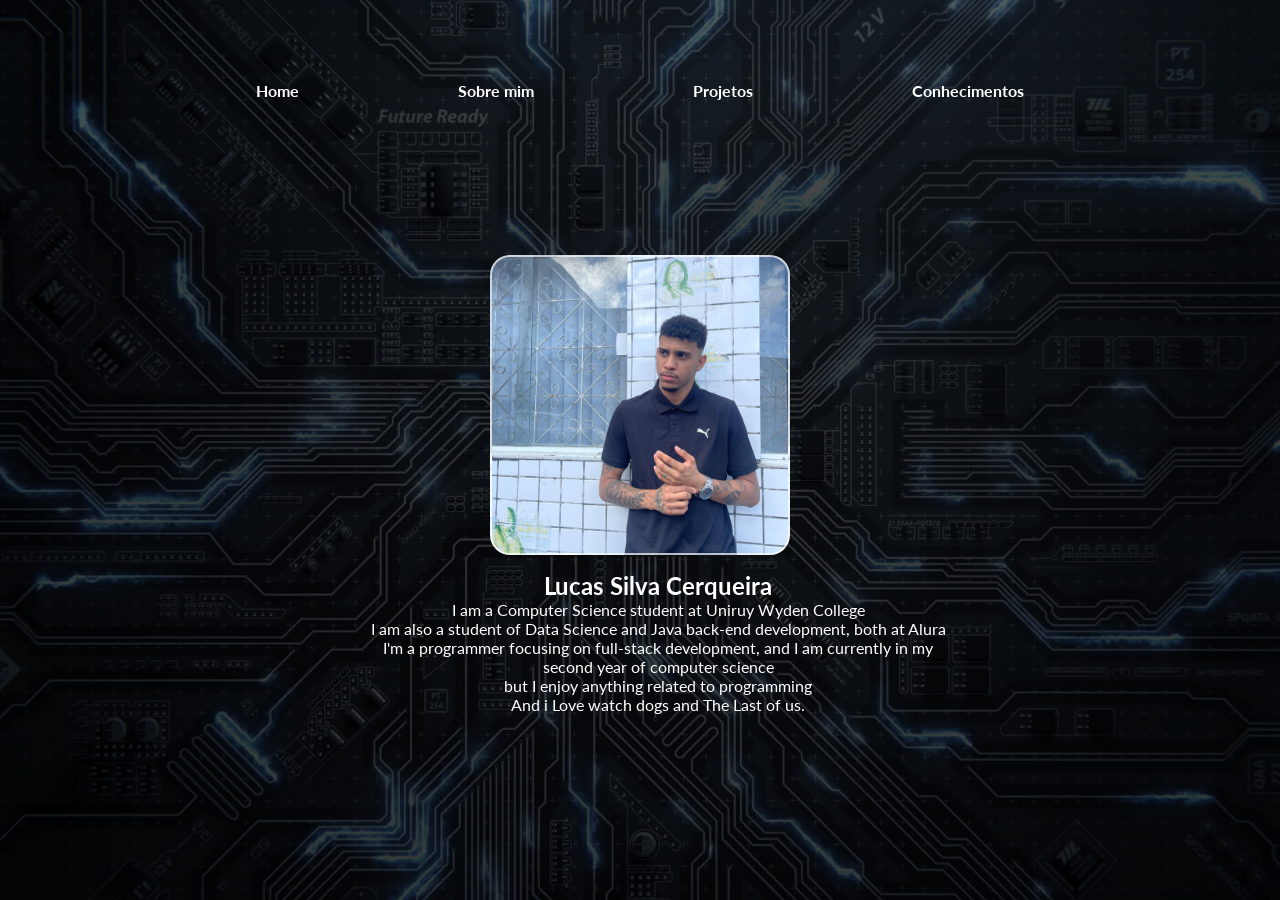
==== index.html @ 9240612f "Alterando nome" ====
<!DOCTYPE html>
<html lang="pt-br">
<head>
    <meta charset="UTF-8">
    <meta name="viewport" content="width=device-width, initial-scale=1.0">
    <title>Retr0</title>
    <link rel="stylesheet" href="./css/main.css">
    <link rel="stylesheet" href="./css/eu.css">
    <link rel="icon" href="./css/Logo.png">
    
</head>
<body>

    <nav class="menu">
        <a id= "Home" class ="sessao-link">Home</a>
        <a href="Sobre-mim.html" class="sessao-link" >Sobre mim</a>
        <a href="Projetos.html" class="sessao-link">Projetos</a>
        <a href="conhecimentos.html" class="sessao-link">Conhecimentos</a>
    </nav>
  

    <section class="apresentacao">
       
        <div class="Principal">
            <h1>Lucas Silva Cerqueira</h1>
            <p>I am a Computer Science student at Uniruy Wyden College</p>
            <p>I am also a student of Data Science and Java back-end development, both at Alura</p>
            <p>I'm a programmer focusing on full-stack development, and I am currently in my second year of computer science</p>
            <p>but I enjoy anything related to programming</p>
            <p>And i Love watch dogs and The Last of us.</p>
        </div>
    </section>

    <div class="eu"></div>
    <script src="home.js"></script>
</body>
</html>
---- css/main.css ----
@import url('https://fonts.googleapis.com/css2?family=Lato:ital,wght@0,100;0,300;0,400;0,700;0,900;1,100;1,300;1,400;1,700;1,900&display=swap');


:root{
    --padrao-textual:rgb(255,255,255);
    --padrao-fundo:rgb(0,0,0);
}

* {
    margin: 0;
    padding: 0;
    box-sizing: border-box;
    font-family: "Lato", sans-serif;
    
}
html, body {
    height: 100vh;
    overflow: hidden;
   background-color: var(--padrao-fundo);
    position:relative;
   
}
body{
    background-image: url("fundo.png");
    background-size: cover;
     background-repeat: no-repeat;
     background-position: center;
     background-attachment: fixed; 
     background-color: var(--padrao-fundo);
     position:relative;
     
 
}
.menu{
  position: fixed;
    height: 180%;
    display: flex;  
    align-items: center;
    justify-content: space-between;
    text-align: center;
    padding: 20%;
    bottom:0%;
    left: 0;       
    right: 0;  
    gap:2rem;
   color: var(--padrao-textual);
 background: linear-gradient(180deg, 
        rgba(0,0,0,0.3) 0%,      
        rgba(0,0,0,0.75) 60%,    
        rgba(0,0,0,0.95) 500%); 
        pointer-events: auto;
   z-index: 9;

}
.sessao-link{
    text-decoration: none !important;
    color:var(--padrao-textual);
     font-family: "Lato",sans-serif; 
    font-weight: 700;
    font-style: normal;
}

.Principal{
    height: 100vh;
    position: relative;
    display:flex;
    align-items: center;
   padding-top: 30%;
   left: 28%;
   flex-direction: column;
    text-align: center;
    justify-content: center;
    font-size: 100%;
    max-width: 600px;
    color: var(--padrao-textual);
    pointer-events: none;
    z-index: 10;
    
}
---- css/eu.css ----
.eu{
  position: fixed;           
    top: 45%;                  
    left: 50%;           
  transform: translate(-50%, -50%);
    width: 300px;              
    height: 300px;
    background-image: url(eu.jpg);
    background-size: cover;
    background-position: center;
    border-radius: 20px;
    border: 2px solid rgba(255,255,255,0.7);
    z-index: 11;              
}
.eu:hover {
    transform: translate(-50%, -50%) scale(1.05);
    box-shadow: 0 5px 50px rgba(255,255,255,0.3);
}
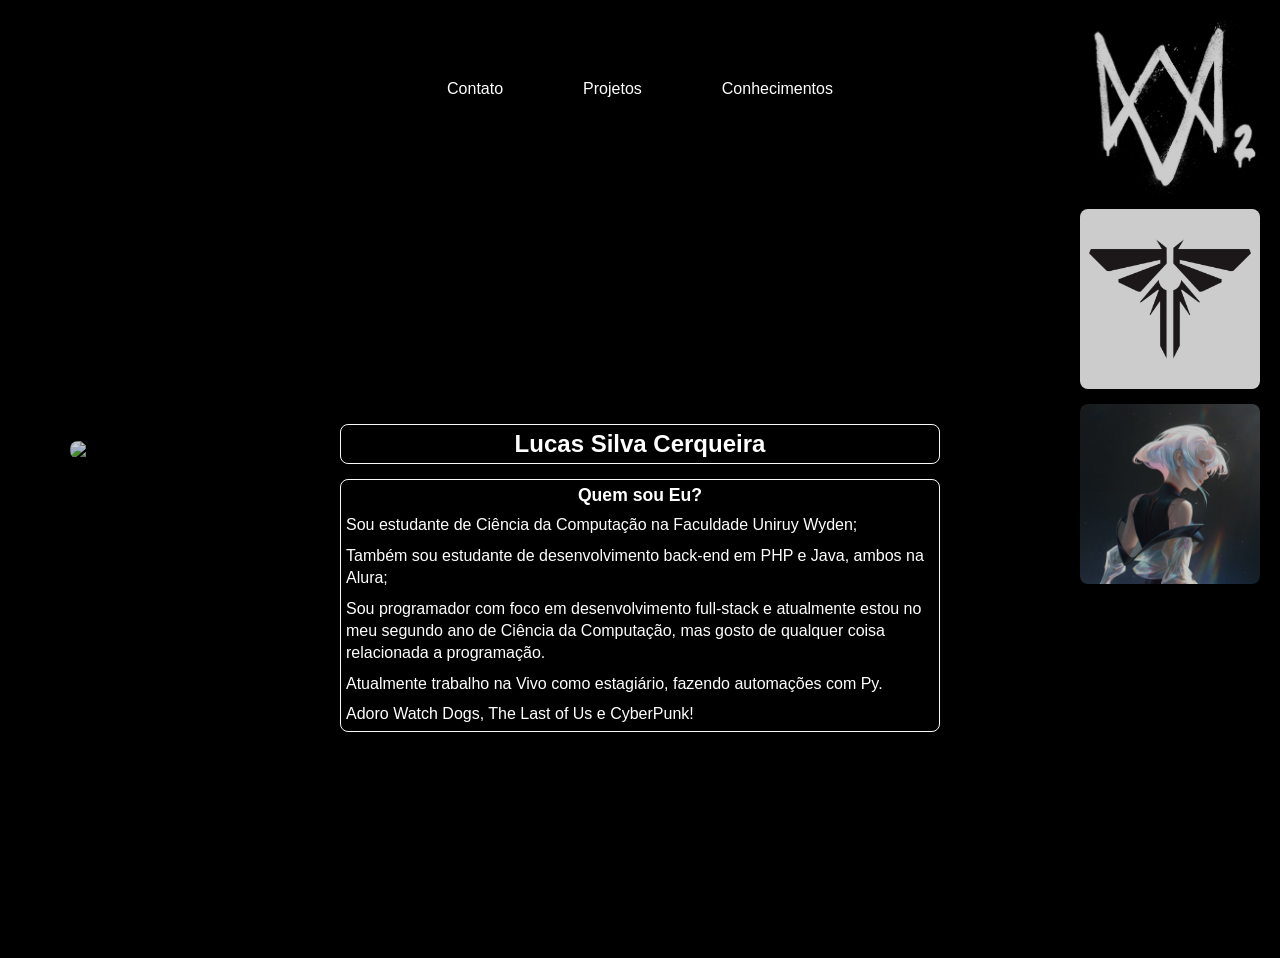
==== commit 1c954a16: "First commit" ====
--- a/index.html
+++ b/index.html
@@ -1,37 +1,72 @@
 <!DOCTYPE html>
+
 <html lang="pt-br">
+
 <head>
+
     <meta charset="UTF-8">
+
     <meta name="viewport" content="width=device-width, initial-scale=1.0">
+
     <title>Retr0</title>
-    <link rel="stylesheet" href="./css/main.css">
-    <link rel="stylesheet" href="./css/eu.css">
-    <link rel="icon" href="./css/Logo.png">
-    
+
+    <link rel="stylesheet" href="./Css/index.css">
 </head>
+
 <body>
+<div class="container-imagem-propria">
+  <img src="css/eu.png" alt="eu" class="imagem-minha">
+</div>
 
-    <nav class="menu">
-        <a id= "Home" class ="sessao-link">Home</a>
-        <a href="Sobre-mim.html" class="sessao-link" >Sobre mim</a>
+    <canvas id="matrix"></canvas>
+<div class="container-imagens-laterais">
+
+  <img src="Css/Watch-Dogs2.jpg" alt="The Last of Us" class="imagem-lateral">
+
+
+  <img src="Css/The-Last-of-Us.png" alt="Espaço para imagem 2" class="imagem-lateral">
+
+ 
+  <img src="Css/Lucy.jpg" alt="Espaço para imagem 3" class="imagem-lateral">
+</div>
+    <nav class="Opcoes">
+    <div class="dropdown-contato">
+        <a id="Contato" href="javascript:void(0)" class="sessao-link">Contato</a>
+        <div id="menuContato" class="menu-escondido">
+            <a href="https://mail.google.com/mail/?view=cm&fs=1&to=lucassilvacerqueira29@gmail.com" target="_blank">Gmail</a>
+            <a href="https://www.linkedin.com/in/lucas-silva-cerqueira-0b6b55268" target="_blank">LinkedIn</a>
+        </div>
+    </div>
         <a href="Projetos.html" class="sessao-link">Projetos</a>
-        <a href="conhecimentos.html" class="sessao-link">Conhecimentos</a>
+
+        <a href="Conhecimentos.html" class="sessao-link">Conhecimentos</a>
+
     </nav>
-  
 
-    <section class="apresentacao">
-       
-        <div class="Principal">
-            <h1>Lucas Silva Cerqueira</h1>
-            <p>I am a Computer Science student at Uniruy Wyden College</p>
-            <p>I am also a student of Data Science and Java back-end development, both at Alura</p>
-            <p>I'm a programmer focusing on full-stack development, and I am currently in my second year of computer science</p>
-            <p>but I enjoy anything related to programming</p>
-            <p>And i Love watch dogs and The Last of us.</p>
-        </div>
+ 
+
+    <section class="descricao">
+    <div class="card-descricao card-nome">
+    <h2>Lucas Silva Cerqueira</h2>
+    </div>
+     <div class="card-descricao">
+
+     <h3>Quem sou Eu?</h3>
+
+     <p>Sou estudante de Ciência da Computação na Faculdade Uniruy Wyden;</p>
+      <p>Também sou estudante de desenvolvimento back-end em PHP e Java, ambos na Alura;</p>
+      <p>Sou programador com foco em desenvolvimento full-stack e atualmente estou no meu segundo ano de Ciência da Computação, mas gosto de qualquer coisa relacionada a programação.</p>
+      <p>Atualmente trabalho na Vivo como estagiário, fazendo automações com Py.</p>
+      <p>Adoro Watch Dogs, The Last of Us e CyberPunk!</p>
+
+     </div>
+
     </section>
 
-    <div class="eu"></div>
-    <script src="home.js"></script>
+ 
+
+<script src="Js\scriptmatrix.js"></script>
+<script src="Js\scriptindex.js"></script>
 </body>
+
 </html>
--- a/Css/index.css
+++ b/Css/index.css
@@ -0,0 +1,271 @@
+* {
+
+   margin: 0;
+
+   padding: 0;
+
+  
+
+    box-sizing: border-box;
+
+   
+
+   
+
+}
+
+html, body {
+
+   background-color: black;
+
+   font-family: "Lato", sans-serif;
+
+   height: 100vh;
+  overflow: hidden;
+}
+
+#matrix{
+
+position: fixed;
+
+top: 0;
+
+left: 0;
+
+width: 100%;
+
+height: 100%;
+
+inset: 0;
+
+z-index: 0;
+
+pointer-events: none;
+
+}
+
+.Opcoes,
+
+.descricao,
+
+.card-descricao{
+
+position: relative;
+
+z-index: 1;
+
+}
+
+.Opcoes{
+
+   display:flex;
+
+    flex-direction:row;
+
+    justify-content: center;
+
+    align-items: center;
+
+    gap: 50px;
+
+    margin: 50px auto;
+
+    width: fit-content;
+
+    padding: 20px;
+
+    border-radius: 10px;
+
+   }
+
+.sessao-link{
+
+display: inline-block;
+
+text-decoration: none;
+
+position: static;
+
+color: white;
+
+padding: 10px 15px;
+
+}
+
+.sessao-link:hover{
+
+ opacity: 1;
+  transform: scale(1.05);
+
+}
+
+.descricao{
+
+   display: flex;
+
+   justify-content: center;
+
+   align-items: center;
+
+    gap: 15px;
+
+    width: 100%;
+
+    min-height: 100px;
+
+    height: calc(100vh - 120px);
+
+    
+   flex-direction: column; 
+}
+
+ 
+
+.card-descricao{
+
+   background-color: #000000;
+
+    border: 1px solid #f8faf5;
+
+    width:600px;
+
+    justify-content: flex-start;
+
+    align-items: center;
+
+    min-height: 200px;
+
+    border-radius: 8px;
+
+    top: 10px;
+
+    padding: 5px;
+
+    display: flex;
+
+    flex-direction: column;
+
+    gap: 8px;
+
+    color: white;
+
+}
+
+.card-descricao:hover{
+
+    opacity: 1;
+  transform: scale(1.05);
+ transition: opacity 0.3s ease, transform 0.3s ease; 
+}
+
+.card-descricao h3 {
+
+    font-size: 1.1rem;
+
+}
+
+.card-descricao p {
+    font-size: 1rem;
+    line-height: 1.4;
+    text-align: left; 
+    margin: 0;
+    width: 100%;
+}
+.card-nome {
+    min-height: auto;
+    text-align: center;
+}
+
+.card-nome h2 {
+    font-size: 1.5rem;
+    margin: 0;
+}
+.container-imagens-laterais {
+  position: absolute;
+  top: 20px;
+  right: 20px; 
+  display: flex;
+  flex-direction: column;
+  gap: 15px; 
+  z-index: 10; 
+}
+
+
+.imagem-lateral {
+  width: 180px; 
+  height: auto; 
+  border-radius: 8px;
+  opacity: 0.8;
+  transition: opacity 0.3s ease, transform 0.3s ease; 
+}
+
+.imagem-lateral:hover {
+  opacity: 1;
+  transform: scale(1.05);
+}
+
+
+.container-imagem-propria {
+position: absolute;
+  top: 50%;
+  left: 70px; 
+  transform: translateY(-50%);
+  display: flex;
+  flex-direction: column;
+  gap: 15px; 
+  z-index: 10;
+}
+
+.imagem-minha {
+  width: 180px; 
+  height: auto; 
+  border-radius: 8px;
+  opacity: 0.8;
+  transition: opacity 0.3s ease, transform 0.3s ease; 
+}
+
+.imagem-minha:hover {
+  opacity: 1;
+  transform: scale(1.05);
+}
+.dropdown-contato {
+    position: relative;
+    display: flex;
+    justify-content: center;
+    align-items: center;
+}
+
+/* Garanta que o menu escondido fique posicionado logo abaixo e acima dos outros elementos */
+.menu-escondido {
+    display: none;
+    position: absolute;
+    top: 100%;
+    left: 50%;
+    transform: translateX(-50%); 
+    background-color: #000;
+    border: 1px solid #28a745;
+    border-radius: 6px;
+    padding: 5px 0;
+    z-index: 100;
+    min-width: 130px;
+    box-shadow: 0 4px 10px rgba(0, 0, 0, 0.5);
+}
+
+.menu-escondido.ativo {
+    display: flex;
+    flex-direction: column;
+}
+
+.menu-escondido a {
+    color: #fff;
+    padding: 10px 15px;
+    text-decoration: none;
+    font-size: 0.9rem;
+    text-align: center;
+    transition: background 0.2s ease, color 0.2s ease;
+}
+
+.menu-escondido a:hover {
+    background-color: #28a745;
+    color: #000;
+}
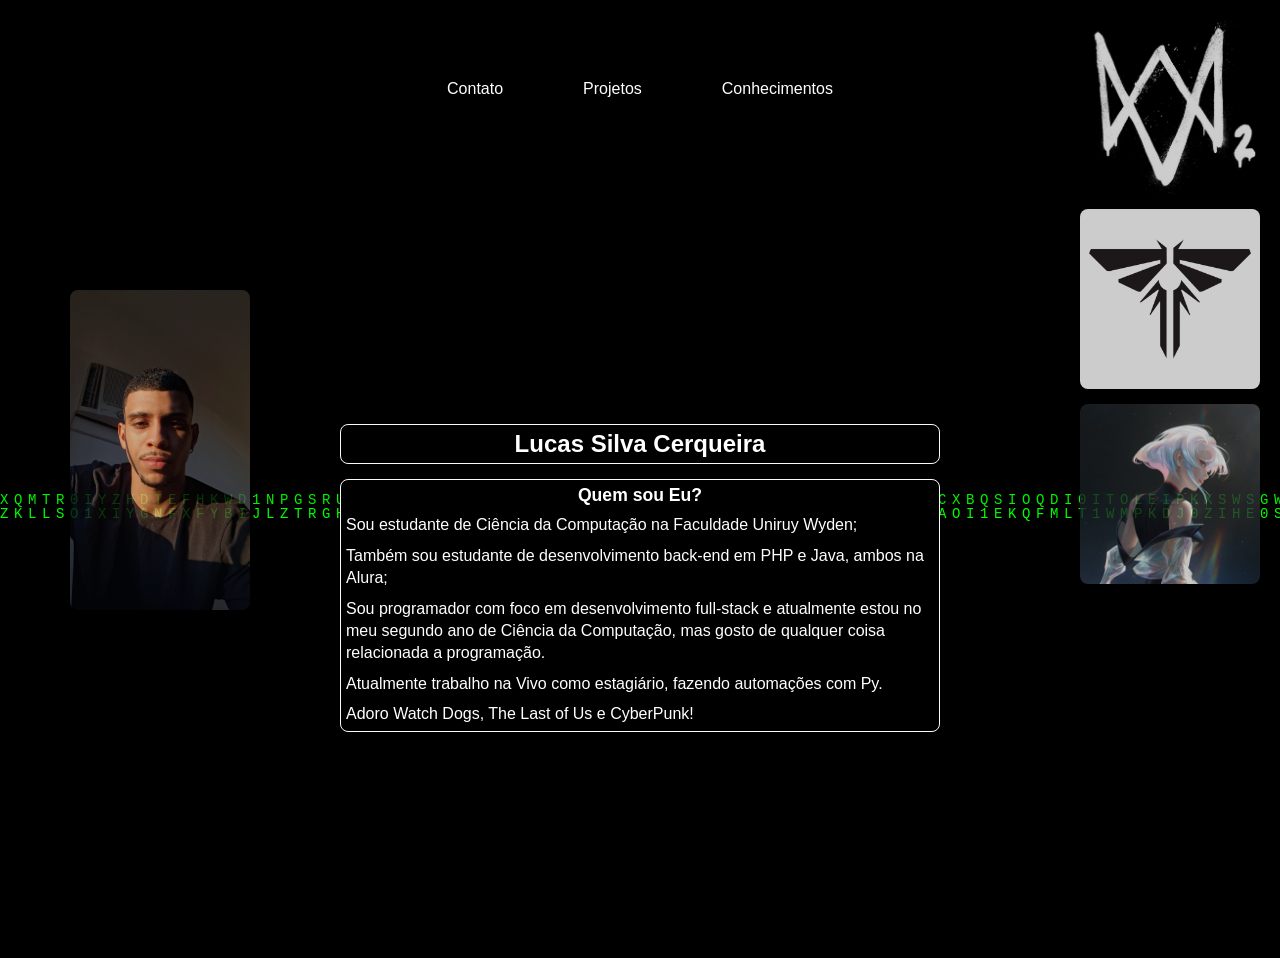
==== commit a16305b1: "consertando index" ====
--- a/index.html
+++ b/index.html
@@ -15,7 +15,7 @@
 
 <body>
 <div class="container-imagem-propria">
-  <img src="css/eu.png" alt="eu" class="imagem-minha">
+  <img src="Css/eu.png" alt="eu" class="imagem-minha">
 </div>
 
     <canvas id="matrix"></canvas>
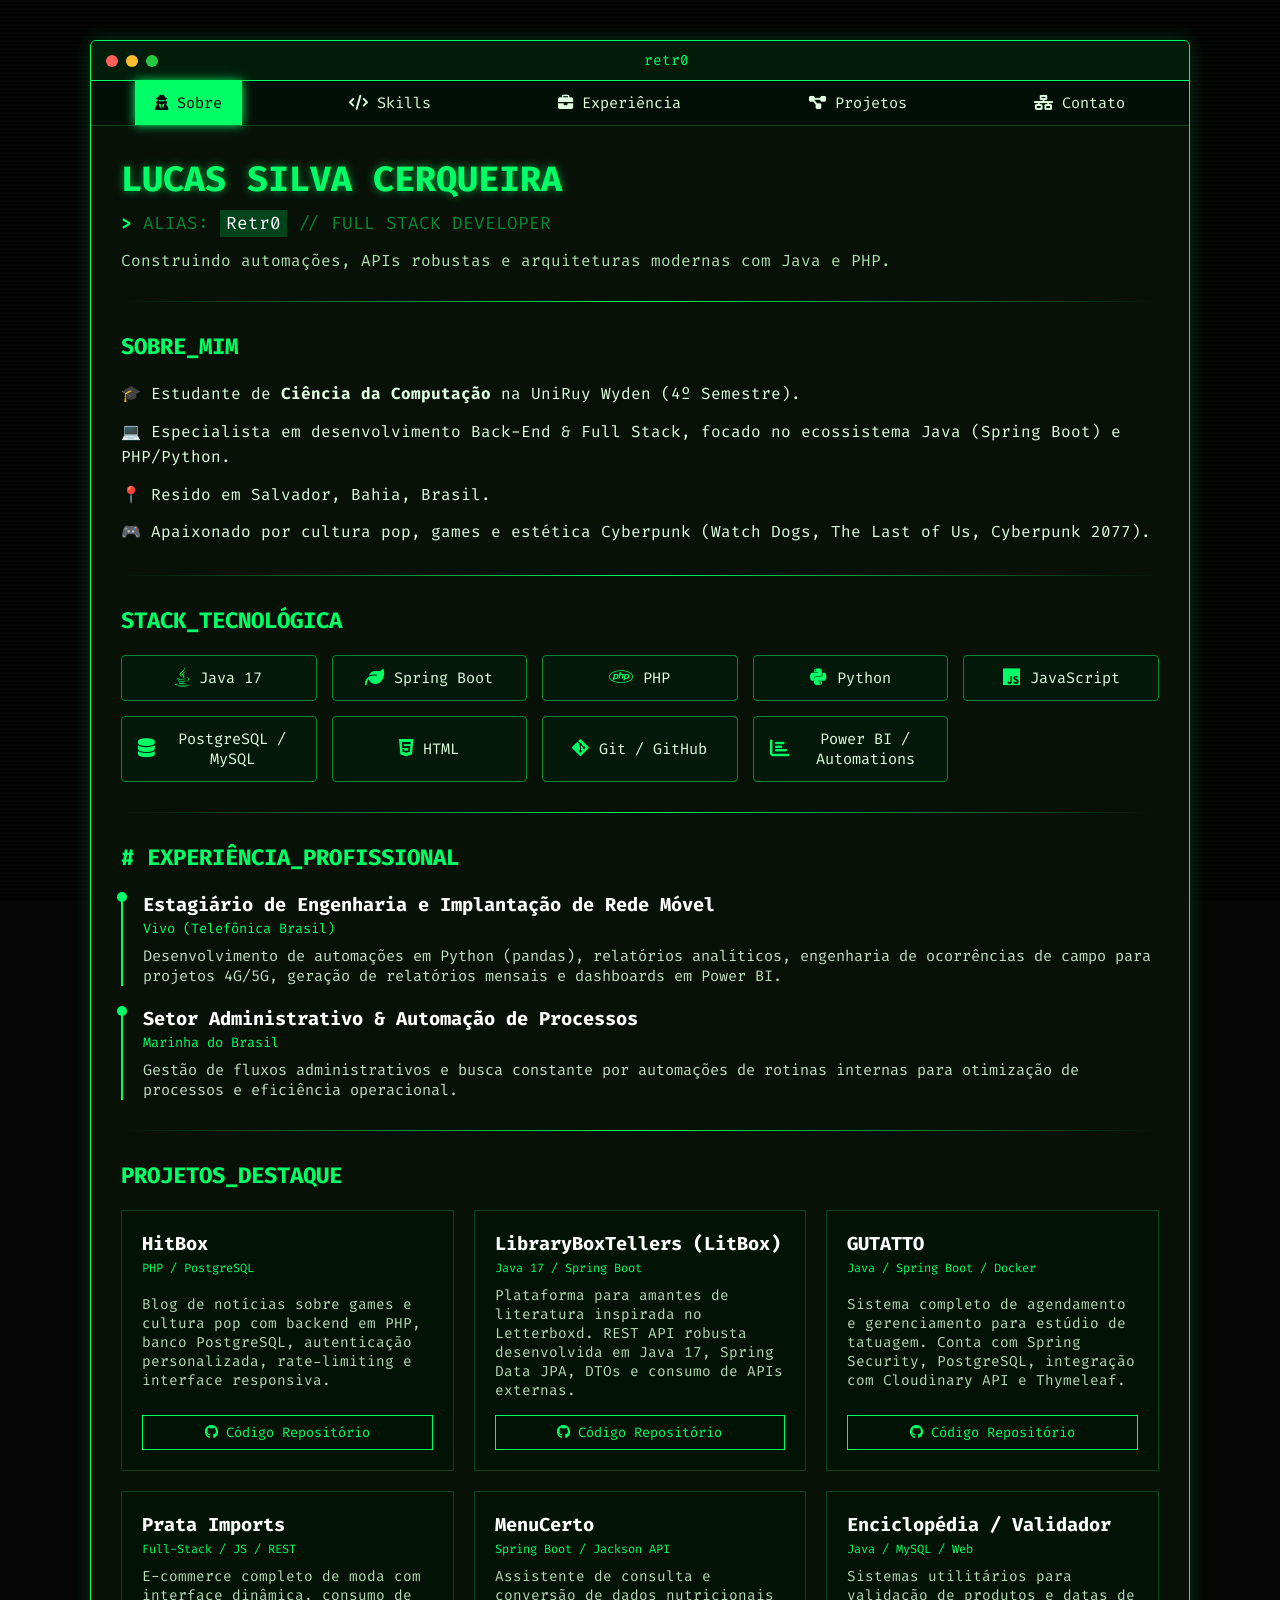
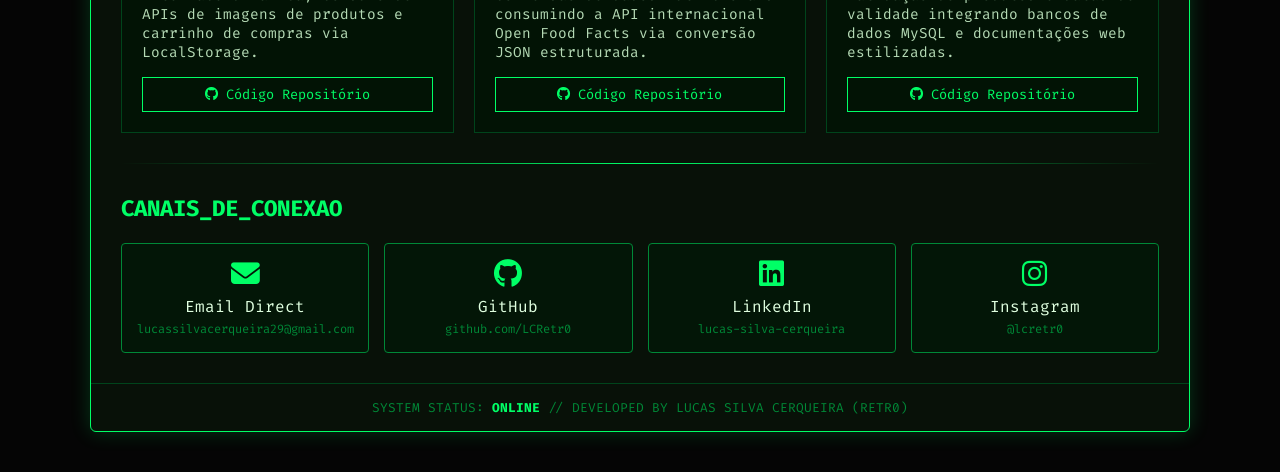
==== commit 5291fdfa: "Nova versão" ====
--- a/index.html
+++ b/index.html
@@ -1,72 +1,206 @@
 <!DOCTYPE html>
-
 <html lang="pt-br">
-
 <head>
-
     <meta charset="UTF-8">
-
     <meta name="viewport" content="width=device-width, initial-scale=1.0">
-
-    <title>Retr0</title>
-
+    <title>Lucas Silva Cerqueira // Retr0</title>
     <link rel="stylesheet" href="./Css/index.css">
+    <link rel="preconnect" href="https://fonts.googleapis.com">
+    <link rel="preconnect" href="https://fonts.gstatic.com" crossorigin>
+    <link href="https://fonts.googleapis.com/css2?family=Fira+Code:wght@300;400;500;700&family=Share+Tech+Mono&display=swap" rel="stylesheet">
+    <link rel="stylesheet" href="https://cdnjs.cloudflare.com/ajax/libs/font-awesome/6.4.0/css/all.min.css">
 </head>
-
 <body>
-<div class="container-imagem-propria">
-  <img src="Css/eu.png" alt="eu" class="imagem-minha">
-</div>
 
     <canvas id="matrix"></canvas>
-<div class="container-imagens-laterais">
-
-  <img src="Css/Watch-Dogs2.jpg" alt="The Last of Us" class="imagem-lateral">
-
-
-  <img src="Css/The-Last-of-Us.png" alt="Espaço para imagem 2" class="imagem-lateral">
-
- 
-  <img src="Css/Lucy.jpg" alt="Espaço para imagem 3" class="imagem-lateral">
-</div>
-    <nav class="Opcoes">
-    <div class="dropdown-contato">
-        <a id="Contato" href="javascript:void(0)" class="sessao-link">Contato</a>
-        <div id="menuContato" class="menu-escondido">
-            <a href="https://mail.google.com/mail/?view=cm&fs=1&to=lucassilvacerqueira29@gmail.com" target="_blank">Gmail</a>
-            <a href="https://www.linkedin.com/in/lucas-silva-cerqueira-0b6b55268" target="_blank">LinkedIn</a>
-        </div>
+
+    <div class="crt-overlay"></div>
+
+    <div class="terminal-container">
+        
+        <header class="terminal-header">
+            <div class="window-controls">
+                <span class="btn-dot close"></span>
+                <span class="btn-dot minimize"></span>
+                <span class="btn-dot maximize"></span>
+            </div>
+            <div class="terminal-title">retr0</div>
+        </header>
+
+        <nav class="cyber-nav">
+            <a href="#about" class="nav-link active"><i class="fa-solid fa-user-secret"></i> Sobre</a>
+            <a href="#skills" class="nav-link"><i class="fa-solid fa-code"></i> Skills</a>
+            <a href="#experience" class="nav-link"><i class="fa-solid fa-briefcase"></i> Experiência</a>
+            <a href="#projects" class="nav-link"><i class="fa-solid fa-diagram-project"></i> Projetos</a>
+            <a href="#contact" class="nav-link"><i class="fa-solid fa-network-wired"></i> Contato</a>
+        </nav>
+
+        <main class="terminal-body">
+            
+            <section class="hero-section">
+                <div class="glitch-wrapper">
+                    <h1 class="glitch" data-text="LUCAS SILVA CERQUEIRA">LUCAS SILVA CERQUEIRA</h1>
+                </div>
+                <div class="subtitle">
+                    <span class="prompt">&gt;</span> ALIAS: <span class="highlight">Retr0</span> //  FULL STACK DEVELOPER
+                </div>
+                <p class="tagline">Construindo automações, APIs robustas e arquiteturas modernas com Java e PHP.</p>
+            </section>
+
+            <hr class="cyber-divider">
+
+            <section id="about" class="section-block">
+                <h2 class="section-title"><span class="prompt"></span> SOBRE_MIM</h2>
+                <div class="about-grid">
+                    <div class="bio-card">
+                        <p>🎓 Estudante de <strong>Ciência da Computação</strong> na UniRuy Wyden (4º Semestre).</p>
+                        <p>💻 Especialista em desenvolvimento Back-End & Full Stack, focado no ecossistema Java (Spring Boot) e PHP/Python.</p>
+                        <p>📍 Resido em Salvador, Bahia, Brasil.</p>
+                        <p>🎮 Apaixonado por cultura pop, games e estética Cyberpunk (Watch Dogs, The Last of Us, Cyberpunk 2077).</p>
+                    </div>
+                </div>
+            </section>
+
+            <hr class="cyber-divider">
+
+   <section id="skills" class="section-block">
+    <h2 class="section-title"><span class="prompt"></span> STACK_TECNOLÓGICA</h2>
+    <div class="skills-grid">
+        <div class="skill-badge"><i class="fa-brands fa-java"></i> Java 17</div>
+        <div class="skill-badge"><i class="fa-solid fa-leaf"></i> Spring Boot</div>
+        <div class="skill-badge"><i class="fa-brands fa-php"></i> PHP</div>
+        <div class="skill-badge"><i class="fa-brands fa-python"></i> Python</div>
+        <div class="skill-badge"><i class="fa-brands fa-js"></i> JavaScript</div>
+        <div class="skill-badge"><i class="fa-solid fa-database"></i> PostgreSQL / MySQL</div>
+        <div class="skill-badge"><i class="fa-brands fa-html5"></i> HTML</div>
+        <div class="skill-badge"><i class="fa-brands fa-git-alt"></i> Git / GitHub</div>
+        <div class="skill-badge"><i class="fa-solid fa-chart-bar"></i> Power BI / Automations</div>
     </div>
-        <a href="Projetos.html" class="sessao-link">Projetos</a>
-
-        <a href="Conhecimentos.html" class="sessao-link">Conhecimentos</a>
-
-    </nav>
-
- 
-
-    <section class="descricao">
-    <div class="card-descricao card-nome">
-    <h2>Lucas Silva Cerqueira</h2>
+</section>
+
+            <hr class="cyber-divider">
+
+            <section id="experience" class="section-block">
+                <h2 class="section-title"><span class="prompt">#</span> EXPERIÊNCIA_PROFISSIONAL</h2>
+                <div class="timeline">
+                    
+                    <div class="timeline-item">
+                        <div class="timeline-header">
+                            <h3>Estagiário de Engenharia e Implantação de Rede Móvel</h3>
+                            <span class="company">Vivo (Telefônica Brasil)</span>
+                        </div>
+                        <p class="timeline-desc">Desenvolvimento de automações em Python (pandas), relatórios analíticos, engenharia de ocorrências de campo para projetos 4G/5G, geração de relatórios mensais e dashboards em Power BI.</p>
+                    </div>
+
+                    <div class="timeline-item">
+                        <div class="timeline-header">
+                            <h3>Setor Administrativo & Automação de Processos</h3>
+                            <span class="company">Marinha do Brasil</span>
+                        </div>
+                        <p class="timeline-desc">Gestão de fluxos administrativos e busca constante por automações de rotinas internas para otimização de processos e eficiência operacional.</p>
+                    </div>
+
+                </div>
+            </section>
+
+            <hr class="cyber-divider">
+
+            <section id="projects" class="section-block">
+                <h2 class="section-title"><span class="prompt"></span> PROJETOS_DESTAQUE</h2>
+                <div class="projects-grid">
+                    
+                    <div class="project-card">
+                        <div class="card-header">
+                            <h3>HitBox</h3>
+                            <span class="tech-tag">PHP / PostgreSQL</span>
+                        </div>
+                        <p>Blog de notícias sobre games e cultura pop com backend em PHP, banco PostgreSQL, autenticação personalizada, rate-limiting e interface responsiva.</p>
+                        <a href="https://github.com/LCRetr0" target="_blank" class="btn-code"><i class="fa-brands fa-github"></i> Código Repositório</a>
+                    </div>
+
+                    <div class="project-card">
+                        <div class="card-header">
+                            <h3>LibraryBoxTellers (LitBox)</h3>
+                            <span class="tech-tag">Java 17 / Spring Boot</span>
+                        </div>
+                        <p>Plataforma para amantes de literatura inspirada no Letterboxd. REST API robusta desenvolvida em Java 17, Spring Data JPA, DTOs e consumo de APIs externas.</p>
+                        <a href="https://github.com/LCRetr0/LibraryBoxTellers" target="_blank" class="btn-code"><i class="fa-brands fa-github"></i> Código Repositório</a>
+                    </div>
+
+                    <div class="project-card">
+                        <div class="card-header">
+                            <h3>GUTATTO</h3>
+                            <span class="tech-tag">Java / Spring Boot / Docker</span>
+                        </div>
+                        <p>Sistema completo de agendamento e gerenciamento para estúdio de tatuagem. Conta com Spring Security, PostgreSQL, integração com Cloudinary API e Thymeleaf.</p>
+                        <a href="https://github.com/LCRetr0/GustavoTATTOO" target="_blank" class="btn-code"><i class="fa-brands fa-github"></i> Código Repositório</a>
+                    </div>
+
+                    <div class="project-card">
+                        <div class="card-header">
+                            <h3>Prata Imports</h3>
+                            <span class="tech-tag">Full-Stack / JS / REST</span>
+                        </div>
+                        <p>E-commerce completo de moda com interface dinâmica, consumo de APIs de imagens de produtos e carrinho de compras via LocalStorage.</p>
+                        <a href="https://github.com/LCRetr0" target="_blank" class="btn-code"><i class="fa-brands fa-github"></i> Código Repositório</a>
+                    </div>
+
+                    <div class="project-card">
+                        <div class="card-header">
+                            <h3>MenuCerto</h3>
+                            <span class="tech-tag">Spring Boot / Jackson API</span>
+                        </div>
+                        <p>Assistente de consulta e conversão de dados nutricionais consumindo a API internacional Open Food Facts via conversão JSON estruturada.</p>
+                        <a href="https://github.com/LCRetr0/Menu_Certo" target="_blank" class="btn-code"><i class="fa-brands fa-github"></i> Código Repositório</a>
+                    </div>
+
+                    <div class="project-card">
+                        <div class="card-header">
+                            <h3>Enciclopédia / Validador</h3>
+                            <span class="tech-tag">Java / MySQL / Web</span>
+                        </div>
+                        <p>Sistemas utilitários para validação de produtos e datas de validade integrando bancos de dados MySQL e documentações web estilizadas.</p>
+                        <a href="https://github.com/LCRetr0" target="_blank" class="btn-code"><i class="fa-brands fa-github"></i> Código Repositório</a>
+                    </div>
+
+                </div>
+            </section>
+
+            <hr class="cyber-divider">
+
+            <section id="contact" class="section-block">
+                <h2 class="section-title"><span class="prompt"></span> CANAIS_DE_CONEXAO</h2>
+                <div class="contact-links-grid">
+                    <a href="mailto:lucassilvacerqueira29@gmail.com" class="contact-btn">
+                        <i class="fa-solid fa-envelope"></i>
+                        <span>Email Direct</span>
+                        <small>lucassilvacerqueira29@gmail.com</small>
+                    </a>
+                    <a href="https://github.com/LCRetr0" target="_blank" class="contact-btn">
+                        <i class="fa-brands fa-github"></i>
+                        <span>GitHub</span>
+                        <small>github.com/LCRetr0</small>
+                    </a>
+                    <a href="https://www.linkedin.com/in/lucas-silva-cerqueira-0b6b55268" target="_blank" class="contact-btn">
+                        <i class="fa-brands fa-linkedin"></i>
+                        <span>LinkedIn</span>
+                        <small>lucas-silva-cerqueira</small>
+                    </a>
+                    <a href="https://instagram.com/lcretr0" target="_blank" class="contact-btn">
+                        <i class="fa-brands fa-instagram"></i>
+                        <span>Instagram</span>
+                        <small>@lcretr0</small>
+                    </a>
+                </div>
+            </section>
+
+        </main>
+
+        <footer class="terminal-footer">
+            <p>SYSTEM STATUS: <span class="status-online">ONLINE</span> // DEVELOPED BY LUCAS SILVA CERQUEIRA (RETR0)</p>
+        </footer>
     </div>
-     <div class="card-descricao">
-
-     <h3>Quem sou Eu?</h3>
-
-     <p>Sou estudante de Ciência da Computação na Faculdade Uniruy Wyden;</p>
-      <p>Também sou estudante de desenvolvimento back-end em PHP e Java, ambos na Alura;</p>
-      <p>Sou programador com foco em desenvolvimento full-stack e atualmente estou no meu segundo ano de Ciência da Computação, mas gosto de qualquer coisa relacionada a programação.</p>
-      <p>Atualmente trabalho na Vivo como estagiário, fazendo automações com Py.</p>
-      <p>Adoro Watch Dogs, The Last of Us e CyberPunk!</p>
-
-     </div>
-
-    </section>
-
- 
-
-<script src="Js\scriptmatrix.js"></script>
-<script src="Js\scriptindex.js"></script>
+
+    <script src="scriptindex.js"></script>
 </body>
-
 </html>
--- a/Css/index.css
+++ b/Css/index.css
@@ -1,271 +1,369 @@
+:root {
+    --bg-color: #050505;
+    --card-bg: rgba(10, 20, 10, 0.85);
+    --border-color: #00ff66;
+    --main-green: #00ff66;
+    --dark-green: #00441b;
+    --dim-green: #008837;
+    --text-color: #e0ffe0;
+    --font-mono: 'Fira Code', 'Share Tech Mono', monospace;
+}
+
 * {
-
-   margin: 0;
-
-   padding: 0;
-
-  
-
     box-sizing: border-box;
-
-   
-
-   
-
-}
-
-html, body {
-
-   background-color: black;
-
-   font-family: "Lato", sans-serif;
-
-   height: 100vh;
-  overflow: hidden;
-}
-
-#matrix{
-
-position: fixed;
-
-top: 0;
-
-left: 0;
-
-width: 100%;
-
-height: 100%;
-
-inset: 0;
-
-z-index: 0;
-
-pointer-events: none;
-
-}
-
-.Opcoes,
-
-.descricao,
-
-.card-descricao{
-
-position: relative;
-
-z-index: 1;
-
-}
-
-.Opcoes{
-
-   display:flex;
-
-    flex-direction:row;
-
+    margin: 0;
+    padding: 0;
+}
+
+body {
+    background-color: var(--bg-color);
+    color: var(--text-color);
+    font-family: var(--font-mono);
+    overflow-x: hidden;
+    min-height: 100vh;
+}
+
+/* Background Canvas Matrix */
+#matrix {
+    position: fixed;
+    top: 0;
+    left: 0;
+    width: 100vw;
+    height: 100vh;
+    z-index: 1;
+}
+
+/* CRT Lines Effect Overlay */
+.crt-overlay {
+    position: fixed;
+    top: 0;
+    left: 0;
+    width: 100vw;
+    height: 100vh;
+    background: linear-gradient(
+        rgba(18, 16, 16, 0) 50%, 
+        rgba(0, 0, 0, 0.25) 50%
+    );
+    background-size: 100% 4px;
+    z-index: 2;
+    pointer-events: none;
+}
+
+/* Container do Terminal */
+.terminal-container {
+    position: relative;
+    z-index: 3;
+    max-width: 1100px;
+    margin: 40px auto;
+    background: var(--card-bg);
+    border: 1px solid var(--main-green);
+    box-shadow: 0 0 20px rgba(0, 255, 102, 0.2);
+    border-radius: 6px;
+    backdrop-filter: blur(4px);
+}
+
+.terminal-header {
+    background: rgba(0, 30, 10, 0.9);
+    padding: 10px 15px;
+    border-bottom: 1px solid var(--main-green);
+    display: flex;
+    align-items: center;
+    border-top-left-radius: 5px;
+    border-top-right-radius: 5px;
+}
+
+.window-controls {
+    display: flex;
+    gap: 8px;
+}
+
+.btn-dot {
+    width: 12px;
+    height: 12px;
+    border-radius: 50%;
+    display: inline-block;
+}
+.btn-dot.close { background: #ff5f56; }
+.btn-dot.minimize { background: #ffbd2e; }
+.btn-dot.maximize { background: #27c93f; }
+
+.terminal-title {
+    margin-left: auto;
+    margin-right: auto;
+    font-size: 0.9rem;
+    color: var(--main-green);
+}
+
+/* Navegação */
+.cyber-nav {
+    display: flex;
+    flex-wrap: wrap;
+    justify-content: space-around;
+    border-bottom: 1px solid var(--dark-green);
+    background: rgba(0, 15, 5, 0.8);
+}
+
+.nav-link {
+    color: var(--text-color);
+    text-decoration: none;
+    padding: 12px 20px;
+    font-size: 0.95rem;
+    transition: all 0.3s;
+}
+
+.nav-link:hover, .nav-link.active {
+    color: #000;
+    background: var(--main-green);
+    box-shadow: 0 0 10px var(--main-green);
+}
+
+.terminal-body {
+    padding: 30px;
+}
+
+/* Glitch Hero */
+.hero-section {
+    margin-bottom: 25px;
+}
+
+.glitch-wrapper {
+    position: relative;
+}
+
+.glitch {
+    font-size: 2.2rem;
+    font-weight: 700;
+    color: var(--main-green);
+    text-shadow: 0 0 8px rgba(0, 255, 102, 0.6);
+}
+
+.subtitle {
+    font-size: 1.1rem;
+    margin-top: 10px;
+    color: var(--dim-green);
+}
+
+.highlight {
+    color: #fff;
+    background: var(--dark-green);
+    padding: 2px 6px;
+}
+
+.prompt {
+    color: var(--main-green);
+    font-weight: bold;
+}
+
+.tagline {
+    margin-top: 15px;
+    color: #b0e0b0;
+}
+
+.cyber-divider {
+    border: 0;
+    height: 1px;
+    background: linear-gradient(90deg, transparent, var(--main-green), transparent);
+    margin: 30px 0;
+}
+
+/* Seções */
+.section-title {
+    color: var(--main-green);
+    font-size: 1.4rem;
+    margin-bottom: 20px;
+}
+
+.about-grid .bio-card p {
+    margin-bottom: 12px;
+    line-height: 1.6;
+}
+
+/* Skills */
+/* Grid da Stack Tecnológica */
+.skills-grid {
+    display: grid;
+    grid-template-columns: repeat(auto-fill, minmax(180px, 1fr));
+    gap: 15px;
+    margin-top: 15px;
+}
+
+/* Estilização individual dos Badges */
+.skill-badge {
+    border: 1px solid var(--dim-green, #008837);
+    background: rgba(0, 35, 10, 0.5);
+    color: var(--text-color, #e0ffe0);
+    padding: 12px 16px;
+    text-align: center;
+    border-radius: 4px;
+    font-size: 0.95rem;
+    display: flex;
+    align-items: center;
     justify-content: center;
-
+    gap: 10px;
+    transition: all 0.3s ease;
+}
+
+.skill-badge i {
+    font-size: 1.2rem;
+    color: var(--main-green, #00ff66);
+}
+
+/* Efeito Hover Hacker / Neon */
+.skill-badge:hover {
+    border-color: var(--main-green, #00ff66);
+    background: rgba(0, 50, 15, 0.8);
+    box-shadow: 0 0 12px rgba(0, 255, 102, 0.3);
+    transform: translateY(-3px);
+}
+
+/* Linha do Tempo */
+.timeline-item {
+    border-left: 2px solid var(--main-green);
+    padding-left: 20px;
+    margin-bottom: 20px;
+    position: relative;
+}
+
+.timeline-item::before {
+    content: '';
+    position: absolute;
+    left: -6px;
+    top: 0;
+    width: 10px;
+    height: 10px;
+    background: var(--main-green);
+    border-radius: 50%;
+}
+
+.timeline-header h3 {
+    color: #fff;
+}
+
+.timeline-header .company {
+    color: var(--main-green);
+    font-size: 0.85rem;
+}
+
+.timeline-desc {
+    margin-top: 8px;
+    font-size: 0.95rem;
+    color: #c0dec0;
+}
+
+/* Grid Projetos */
+.projects-grid {
+    display: grid;
+    grid-template-columns: repeat(auto-fill, minmax(300px, 1fr));
+    gap: 20px;
+}
+
+.project-card {
+    border: 1px solid var(--dark-green);
+    background: rgba(0, 20, 5, 0.7);
+    padding: 20px;
+    display: flex;
+    flex-direction: column;
+    justify-content: space-between;
+    transition: 0.3s;
+}
+
+.project-card:hover {
+    border-color: var(--main-green);
+    box-shadow: 0 0 12px rgba(0, 255, 102, 0.2);
+}
+
+.card-header h3 {
+    color: #fff;
+}
+
+.tech-tag {
+    display: inline-block;
+    font-size: 0.75rem;
+    color: var(--main-green);
+    margin-bottom: 10px;
+}
+
+.project-card p {
+    font-size: 0.9rem;
+    margin-bottom: 15px;
+    color: #b5dab5;
+}
+
+.btn-code {
+    color: var(--main-green);
+    text-decoration: none;
+    font-size: 0.85rem;
+    border: 1px solid var(--main-green);
+    padding: 8px;
+    text-align: center;
+    transition: 0.3s;
+}
+
+.btn-code:hover {
+    background: var(--main-green);
+    color: #000;
+}
+
+/* Botões de Contato */
+.contact-links-grid {
+    display: grid;
+    grid-template-columns: repeat(auto-fill, minmax(220px, 1fr));
+    gap: 15px;
+}
+
+.contact-btn {
+    border: 1px solid var(--dim-green);
+    background: rgba(0, 25, 8, 0.6);
+    padding: 15px;
+    text-decoration: none;
+    color: var(--text-color);
+    display: flex;
+    flex-direction: column;
     align-items: center;
-
-    gap: 50px;
-
-    margin: 50px auto;
-
-    width: fit-content;
-
-    padding: 20px;
-
-    border-radius: 10px;
-
-   }
-
-.sessao-link{
-
-display: inline-block;
-
-text-decoration: none;
-
-position: static;
-
-color: white;
-
-padding: 10px 15px;
-
-}
-
-.sessao-link:hover{
-
- opacity: 1;
-  transform: scale(1.05);
-
-}
-
-.descricao{
-
-   display: flex;
-
-   justify-content: center;
-
-   align-items: center;
-
-    gap: 15px;
-
-    width: 100%;
-
-    min-height: 100px;
-
-    height: calc(100vh - 120px);
-
-    
-   flex-direction: column; 
-}
-
- 
-
-.card-descricao{
-
-   background-color: #000000;
-
-    border: 1px solid #f8faf5;
-
-    width:600px;
-
-    justify-content: flex-start;
-
-    align-items: center;
-
-    min-height: 200px;
-
-    border-radius: 8px;
-
-    top: 10px;
-
-    padding: 5px;
-
-    display: flex;
-
-    flex-direction: column;
-
-    gap: 8px;
-
-    color: white;
-
-}
-
-.card-descricao:hover{
-
-    opacity: 1;
-  transform: scale(1.05);
- transition: opacity 0.3s ease, transform 0.3s ease; 
-}
-
-.card-descricao h3 {
-
-    font-size: 1.1rem;
-
-}
-
-.card-descricao p {
-    font-size: 1rem;
-    line-height: 1.4;
-    text-align: left; 
-    margin: 0;
-    width: 100%;
-}
-.card-nome {
-    min-height: auto;
+    border-radius: 4px;
+    transition: 0.3s;
+}
+
+.contact-btn i {
+    font-size: 1.8rem;
+    color: var(--main-green);
+    margin-bottom: 8px;
+}
+
+.contact-btn small {
+    font-size: 0.75rem;
+    color: var(--dim-green);
+    margin-top: 4px;
+}
+
+.contact-btn:hover {
+    border-color: var(--main-green);
+    background: rgba(0, 45, 15, 0.8);
+    box-shadow: 0 0 10px rgba(0, 255, 102, 0.3);
+}
+
+/* Rodapé */
+.terminal-footer {
+    border-top: 1px solid var(--dark-green);
+    padding: 15px;
     text-align: center;
-}
-
-.card-nome h2 {
-    font-size: 1.5rem;
-    margin: 0;
-}
-.container-imagens-laterais {
-  position: absolute;
-  top: 20px;
-  right: 20px; 
-  display: flex;
-  flex-direction: column;
-  gap: 15px; 
-  z-index: 10; 
-}
-
-
-.imagem-lateral {
-  width: 180px; 
-  height: auto; 
-  border-radius: 8px;
-  opacity: 0.8;
-  transition: opacity 0.3s ease, transform 0.3s ease; 
-}
-
-.imagem-lateral:hover {
-  opacity: 1;
-  transform: scale(1.05);
-}
-
-
-.container-imagem-propria {
-position: absolute;
-  top: 50%;
-  left: 70px; 
-  transform: translateY(-50%);
-  display: flex;
-  flex-direction: column;
-  gap: 15px; 
-  z-index: 10;
-}
-
-.imagem-minha {
-  width: 180px; 
-  height: auto; 
-  border-radius: 8px;
-  opacity: 0.8;
-  transition: opacity 0.3s ease, transform 0.3s ease; 
-}
-
-.imagem-minha:hover {
-  opacity: 1;
-  transform: scale(1.05);
-}
-.dropdown-contato {
-    position: relative;
-    display: flex;
-    justify-content: center;
-    align-items: center;
-}
-
-/* Garanta que o menu escondido fique posicionado logo abaixo e acima dos outros elementos */
-.menu-escondido {
-    display: none;
-    position: absolute;
-    top: 100%;
-    left: 50%;
-    transform: translateX(-50%); 
-    background-color: #000;
-    border: 1px solid #28a745;
-    border-radius: 6px;
-    padding: 5px 0;
-    z-index: 100;
-    min-width: 130px;
-    box-shadow: 0 4px 10px rgba(0, 0, 0, 0.5);
-}
-
-.menu-escondido.ativo {
-    display: flex;
-    flex-direction: column;
-}
-
-.menu-escondido a {
-    color: #fff;
-    padding: 10px 15px;
-    text-decoration: none;
-    font-size: 0.9rem;
-    text-align: center;
-    transition: background 0.2s ease, color 0.2s ease;
-}
-
-.menu-escondido a:hover {
-    background-color: #28a745;
-    color: #000;
+    font-size: 0.8rem;
+    color: var(--dim-green);
+}
+
+.status-online {
+    color: var(--main-green);
+    font-weight: bold;
+}
+
+@media (max-width: 768px) {
+    .terminal-container {
+        margin: 10px;
+    }
+    .glitch {
+        font-size: 1.6rem;
+    }
+    .projects-grid {
+        grid-template-columns: 1fr;
+    }
 }
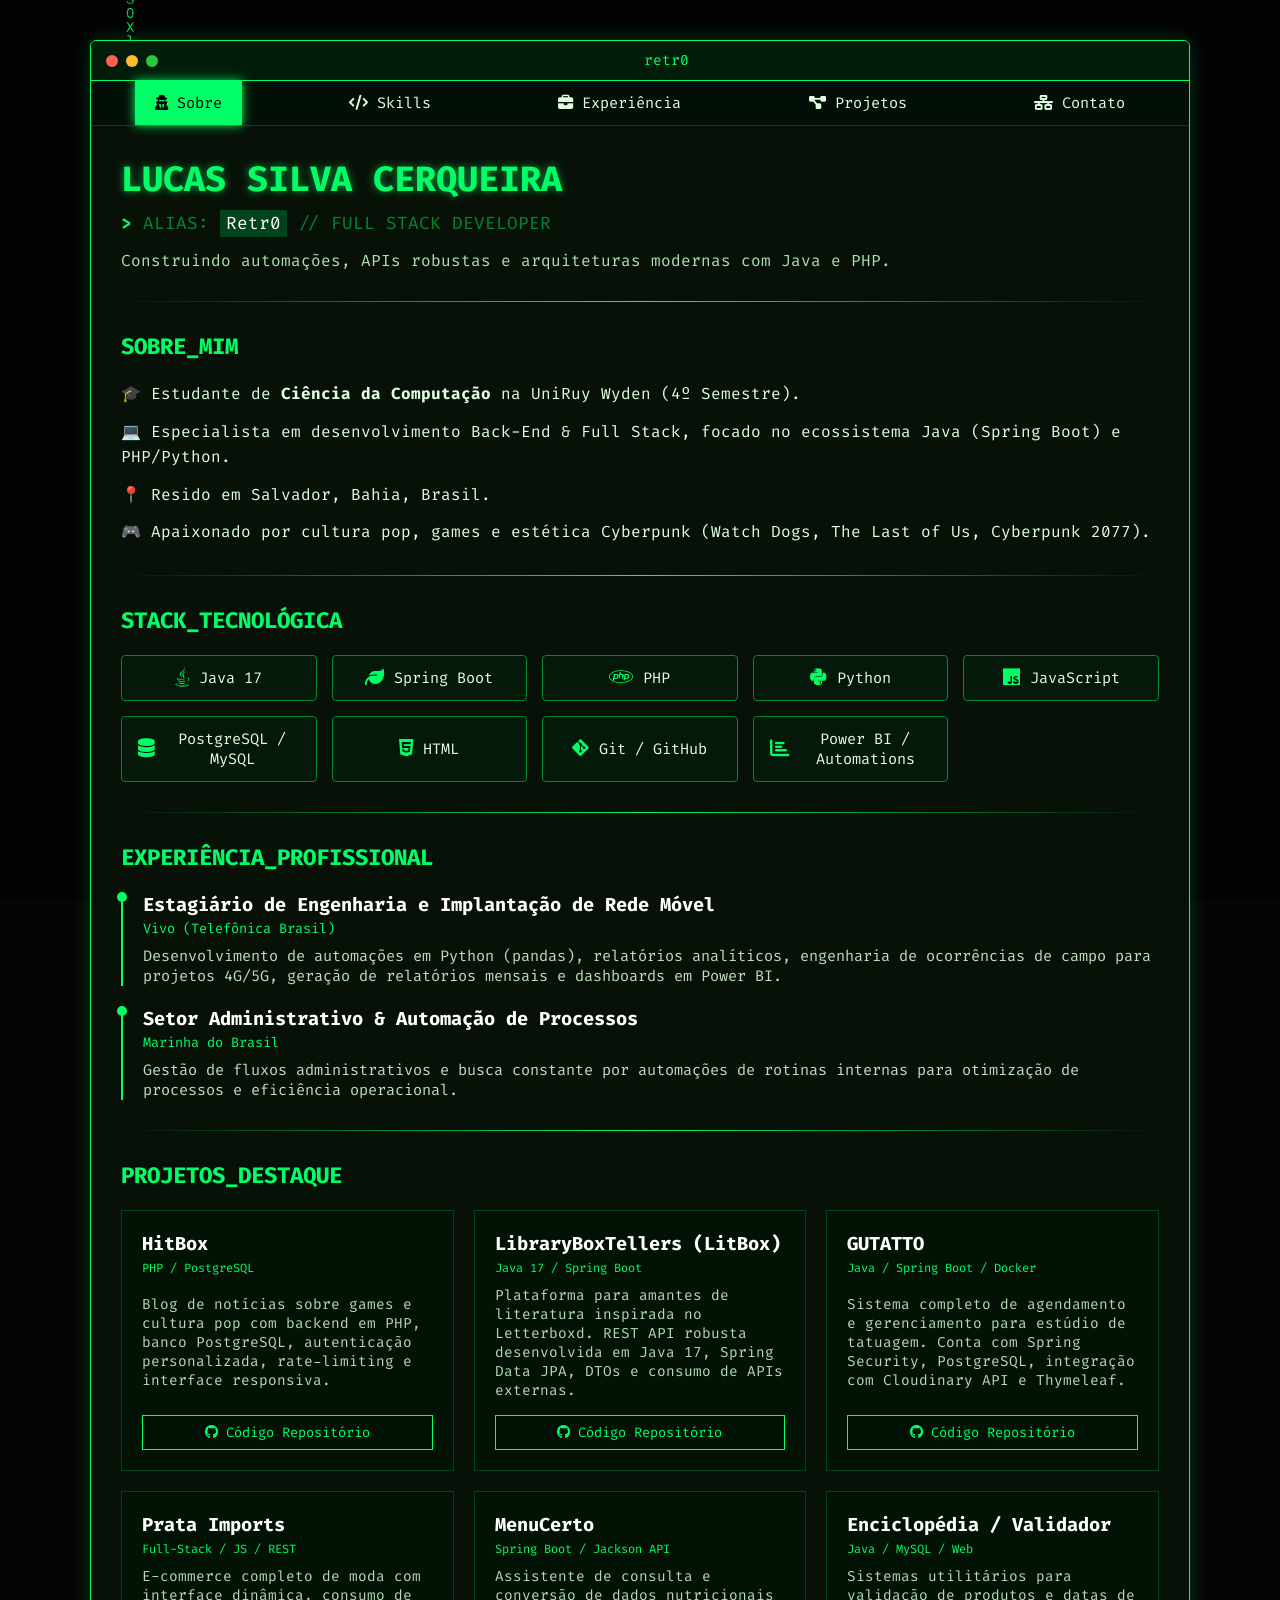
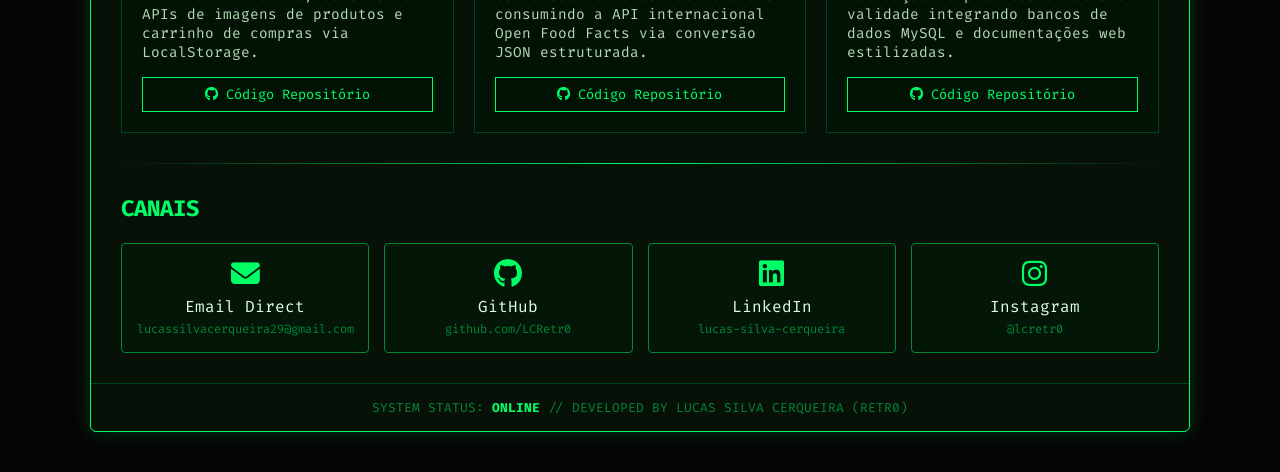
==== commit 93fba026: "Consertando js" ====
--- a/index.html
+++ b/index.html
@@ -81,7 +81,7 @@
             <hr class="cyber-divider">
 
             <section id="experience" class="section-block">
-                <h2 class="section-title"><span class="prompt">#</span> EXPERIÊNCIA_PROFISSIONAL</h2>
+                <h2 class="section-title"><span class="prompt"></span> EXPERIÊNCIA_PROFISSIONAL</h2>
                 <div class="timeline">
                     
                     <div class="timeline-item">
@@ -169,7 +169,7 @@
             <hr class="cyber-divider">
 
             <section id="contact" class="section-block">
-                <h2 class="section-title"><span class="prompt"></span> CANAIS_DE_CONEXAO</h2>
+                <h2 class="section-title"><span class="prompt"></span>CANAIS</h2>
                 <div class="contact-links-grid">
                     <a href="mailto:lucassilvacerqueira29@gmail.com" class="contact-btn">
                         <i class="fa-solid fa-envelope"></i>
@@ -201,6 +201,6 @@
         </footer>
     </div>
 
-    <script src="scriptindex.js"></script>
+    <script src="Js\scriptindex.js"></script>
 </body>
 </html>
